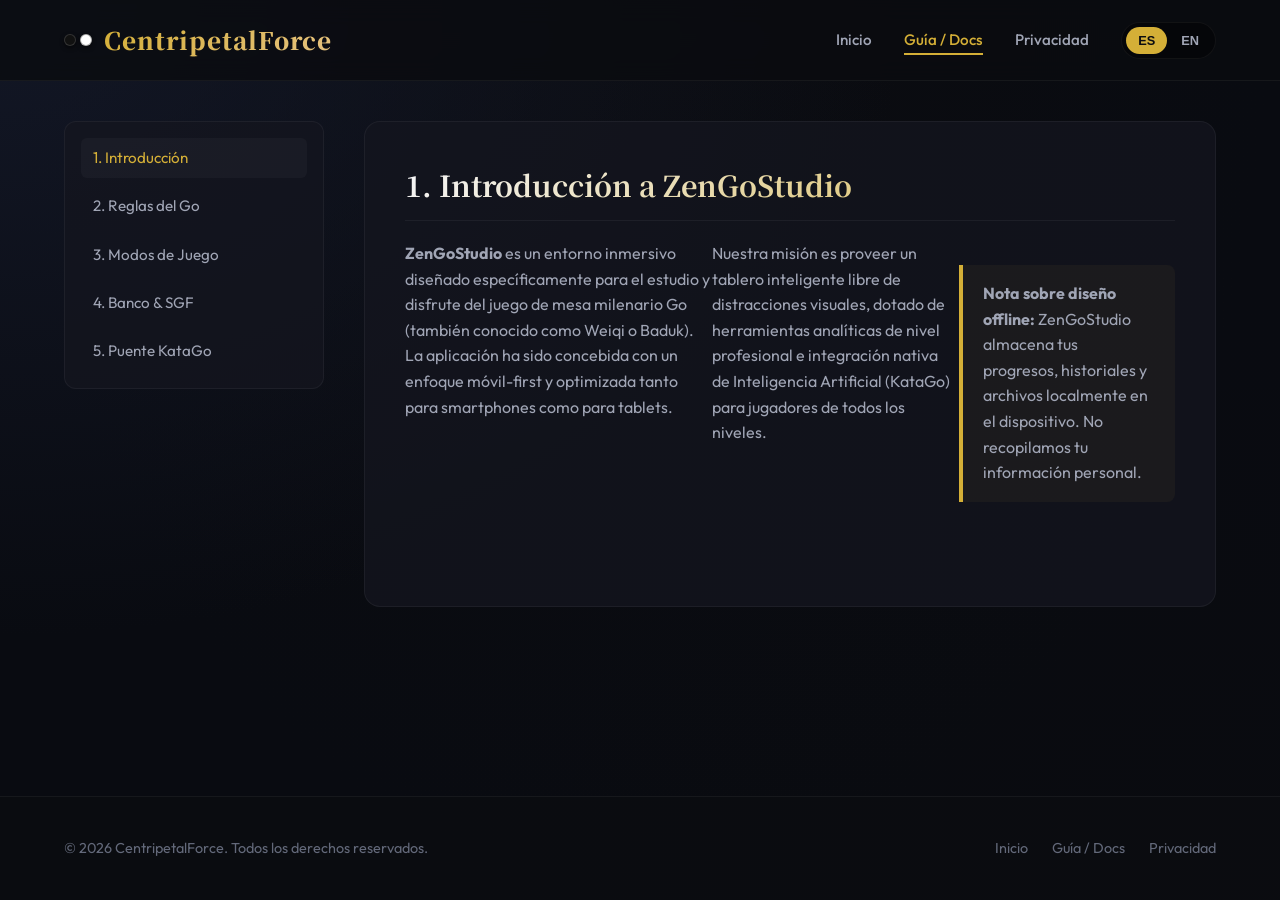
==== docs.html @ c33fe22e "Initial commit: CentripetalForce Portal, bilingual user manuals, and Privacy Policy" ====
<!DOCTYPE html>
<html lang="es" class="lang-es-active">
<head>
  <meta charset="UTF-8">
  <meta name="viewport" content="width=device-width, initial-scale=1.0">
  <title>ZenGoStudio — Guía del Usuario / User Manual</title>
  <meta name="description" content="User manual and documentation for ZenGoStudio, covering rules of Go, game modes (PvP, WebRTC, Tsumego, KataGo AI), and SGF imports.">
  <link rel="stylesheet" href="style.css">
</head>
<body>

  <!-- Site Header -->
  <header class="site-header" id="main-header">
    <div class="container nav-wrapper">
      <a href="index.html" class="brand-logo" id="header-logo">
        <div class="yin-yang-icon">
          <div class="logo-stone black"></div>
          <div class="logo-stone white"></div>
        </div>
        <h1>CentripetalForce</h1>
      </a>
      
      <nav>
        <ul class="nav-menu" id="header-nav-menu">
          <li><a href="index.html" class="nav-link" id="nav-home"><span class="lang-es">Inicio</span><span class="lang-en">Home</span></a></li>
          <li><a href="docs.html" class="nav-link active" id="nav-guide"><span class="lang-es">Guía / Docs</span><span class="lang-en">Guide / Docs</span></a></li>
          <li><a href="privacy.html" class="nav-link" id="nav-privacy"><span class="lang-es">Privacidad</span><span class="lang-en">Privacy</span></a></li>
          <li>
            <div class="lang-switcher" id="header-lang-switcher">
              <button class="lang-btn active" id="btn-lang-es" onclick="setLanguage('es')">ES</button>
              <button class="lang-btn" id="btn-lang-en" onclick="setLanguage('en')">EN</button>
            </div>
          </li>
        </ul>
      </nav>
    </div>
  </header>

  <!-- Docs Section -->
  <main class="container" id="main-content">
    <div class="docs-layout" id="docs-layout-container">
      
      <!-- Sidebar Navigation -->
      <aside class="docs-sidebar" id="docs-sidebar-nav">
        <ul class="docs-nav" id="sidebar-links">
          <li class="docs-nav-item">
            <a href="#section-intro" class="docs-nav-link active" onclick="switchSection(event, 'section-intro')">
              <span class="lang-es">1. Introducción</span>
              <span class="lang-en">1. Introduction</span>
            </a>
          </li>
          <li class="docs-nav-item">
            <a href="#section-rules" class="docs-nav-link" onclick="switchSection(event, 'section-rules')">
              <span class="lang-es">2. Reglas del Go</span>
              <span class="lang-en">2. Rules of Go</span>
            </a>
          </li>
          <li class="docs-nav-item">
            <a href="#section-modes" class="docs-nav-link" onclick="switchSection(event, 'section-modes')">
              <span class="lang-es">3. Modos de Juego</span>
              <span class="lang-en">3. Game Modes</span>
            </a>
          </li>
          <li class="docs-nav-item">
            <a href="#section-tsumego" class="docs-nav-link" onclick="switchSection(event, 'section-tsumego')">
              <span class="lang-es">4. Banco & SGF</span>
              <span class="lang-en">4. Solver & SGF</span>
            </a>
          </li>
          <li class="docs-nav-item">
            <a href="#section-katago" class="docs-nav-link" onclick="switchSection(event, 'section-katago')">
              <span class="lang-es">5. Puente KataGo</span>
              <span class="lang-en">5. KataGo Bridge</span>
            </a>
          </li>
        </ul>
      </aside>

      <!-- Main Docs Content -->
      <section class="docs-content" id="docs-main-content">
        
        <!-- Section 1: Intro -->
        <div id="section-intro" class="docs-section active">
          <h2>
            <span class="lang-es">1. Introducción a ZenGoStudio</span>
            <span class="lang-en">1. Introduction to ZenGoStudio</span>
          </h2>
          <div class="lang-es">
            <p><strong>ZenGoStudio</strong> es un entorno inmersivo diseñado específicamente para el estudio y disfrute del juego de mesa milenario Go (también conocido como Weiqi o Baduk). La aplicación ha sido concebida con un enfoque móvil-first y optimizada tanto para smartphones como para tablets.</p>
            <p>Nuestra misión es proveer un tablero inteligente libre de distracciones visuales, dotado de herramientas analíticas de nivel profesional e integración nativa de Inteligencia Artificial (KataGo) para jugadores de todos los niveles.</p>
            <div class="highlight-box">
              <strong>Nota sobre diseño offline:</strong> ZenGoStudio almacena tus progresos, historiales y archivos localmente en el dispositivo. No recopilamos tu información personal.
            </div>
          </div>
          <div class="lang-en">
            <p><strong>ZenGoStudio</strong> is an immersive environment designed specifically for studying and enjoying the ancient board game Go (also known as Weiqi or Baduk). The application has been built with a mobile-first philosophy, optimized for smartphones and tablets.</p>
            <p>Our mission is to provide a smart board free of visual distractions, equipped with professional-grade analysis tools and native Artificial Intelligence integration (KataGo) for players of all skill levels.</p>
            <div class="highlight-box">
              <strong>Offline-first Note:</strong> ZenGoStudio stores your progress, game histories, and files locally on your device. We do not collect your personal information.
            </div>
          </div>
        </div>

        <!-- Section 2: Rules -->
        <div id="section-rules" class="docs-section">
          <h2>
            <span class="lang-es">2. Reglas del Go en la Aplicación</span>
            <span class="lang-en">2. Rules of Go in the App</span>
          </h2>
          <div class="lang-es">
            <p>Para asegurar partidas reglamentariamente correctas, el motor de ZenGoStudio valida cada jugada basándose en las normas tradicionales:</p>
            <h3>A. Regla de Suicidio</h3>
            <p>Un jugador no puede colocar una piedra en una intersección que no tenga libertades restantes (líneas adyacentes vacías), a menos que esa jugada capture una o más piedras del oponente. En caso de captura, las piedras contrarias se retiran y la piedra colocada obtiene libertades, haciendo el movimiento completamente legal.</p>
            <h3>B. Regla de Ko</h3>
            <p>Para evitar bucles infinitos, no está permitido capturar una única piedra si esto recrea de forma exacta el estado del tablero del turno anterior. El jugador en Ko debe realizar una jugada en otra zona del tablero (una amenaza de Ko) antes de poder recapturar.</p>
            <h3>C. Métodos de Puntuación</h3>
            <ul>
              <li><strong>Reglas Japonesas:</strong> Los puntos se calculan sumando el territorio rodeado por cada color y restando las piedras que les han sido capturadas.</li>
              <li><strong>Reglas Chinas:</strong> Los puntos se calculan por área controlada, sumando tanto las piedras vivas del propio color sobre el tablero como las intersecciones vacías rodeadas.</li>
            </ul>
          </div>
          <div class="lang-en">
            <p>To ensure rules-compliant matches, the ZenGoStudio engine validates every move based on traditional rules:</p>
            <h3>A. Suicide Rule</h3>
            <p>A player cannot place a stone on an intersection that has no remaining liberties (adjacent empty lines) unless that move captures one or more of the opponent's stones. If stones are captured, they are removed, giving liberties to the placed stone and making the move completely legal.</p>
            <h3>B. Ko Rule</h3>
            <p>To prevent infinite loops, recapturing a single stone is not allowed if it exactly recreates the board state of the previous turn. The player in Ko must play a move in another area of the board (a Ko threat) before being allowed to recapture.</p>
            <h3>C. Scoring Methods</h3>
            <ul>
              <li><strong>Japanese Rules:</strong> Score is calculated by adding up surrounded empty territory and subtracting captured stones (prisoners).</li>
              <li><strong>Chinese Rules:</strong> Score is calculated by area, summing both the player's live stones on the board and their surrounded empty intersections.</li>
            </ul>
          </div>
        </div>

        <!-- Section 3: Game Modes -->
        <div id="section-modes" class="docs-section">
          <h2>
            <span class="lang-es">3. Modos de Juego</span>
            <span class="lang-en">3. Game Modes</span>
          </h2>
          <div class="lang-es">
            <p>ZenGoStudio ofrece diversos formatos adaptados tanto a la práctica en solitario como al juego competitivo:</p>
            <h3>A. PvP Local (Tablero Inmersivo)</h3>
            <p>Permite a dos personas jugar en el mismo dispositivo física y simultáneamente. Al pulsar <strong>Iniciar Juego</strong>, la aplicación oculta la navegación del sistema y maximiza el Goban (tablero) para que ocupe todo el espacio táctil. Incluye relojes con soporte para Byo-Yomi e incrementos Fischer.</p>
            <h3>B. Multijugador LAN / WebRTC</h3>
            <p>Juega contra amigos en otra habitación o en cualquier parte del mundo sin registrarte. Ingresa un PIN de 4 dígitos generado por la app; ambos dispositivos se conectarán directamente mediante la red P2P WebRTC.</p>
            <h3>C. Sandbox de Estudio (Estilo Libre)</h3>
            <p>Un tablero libre para colocar piedras sin restricciones de turnos, ideal para recrear partidas famosas, probar variantes tácticas o analizar problemas complejos de forma visual.</p>
          </div>
          <div class="lang-en">
            <p>ZenGoStudio offers various formats tailored for solo practice and competitive play:</p>
            <h3>A. Local PvP (Immersive Goban)</h3>
            <p>Play against another person face-to-face on the same device. When clicking <strong>Start Game</strong>, the application hides the headers and navigation, scaling the board to cover the full screen. Includes professional chess clocks supporting Byo-Yomi and Fischer increments.</p>
            <h3>B. WebRTC P2P Multiplayer</h3>
            <p>Play against friends nearby or worldwide without creating an account. Enter a 4-digit PIN code generated by the app, and both devices will automatically connect directly using WebRTC peer-to-peer signalling.</p>
            <h3>C. Study Sandbox (Free Board)</h3>
            <p>A free-play board allowing you to place stones without strict turn restrictions. Ideal for reviewing famous games, testing tactical variants, or exploring complex shapes.</p>
          </div>
        </div>

        <!-- Section 4: Tsumego -->
        <div id="section-tsumego" class="docs-section">
          <h2>
            <span class="lang-es">4. Banco de Tsumegos e Importación SGF</span>
            <span class="lang-en">4. Tsumego Bank & SGF Import</span>
          </h2>
          <div class="lang-es">
            <p>El dominio táctico del Go reside en la resolución de ejercicios de Vida y Muerte (Tsumegos). ZenGoStudio incluye un solucionador interactivo inteligente:</p>
            <h3>A. Árbol de Respuestas (Branching)</h3>
            <p>Al intentar solucionar un problema, la aplicación responderá de forma automática reproduciendo los movimientos del defensor. Si juegas un movimiento incorrecto o fallido, el sistema te lo notificará visualmente para que puedas volver a intentar la secuencia correcta.</p>
            <h3>B. Importación SGF Local</h3>
            <p>Puedes importar tus propios problemas en formato estándar `.sgf` directamente desde el almacenamiento de tu teléfono. El lector procesará las marcas iniciales de piedras (`AB`, `AW`), el turno de juego (`PL`) y las ramas de variaciones para adaptarlas a la interfaz interactiva de la aplicación.</p>
          </div>
          <div class="lang-en">
            <p>Tactical mastery in Go comes from solving life-and-death puzzles (Tsumegos). ZenGoStudio includes a smart interactive solver:</p>
            <h3>A. Dynamic Branching</h3>
            <p>When solving an exercise, the app automatically replies as the defender. If you make a mistake, the system provides visual feedback, allowing you to backtrack and find the winning sequence.</p>
            <h3>B. Local SGF Problem Imports</h3>
            <p>Import your own problem files in standard `.sgf` format directly from your device storage. The parser reads initial stones (`AB`, `AW`), starting player (`PL`), and variation trees, converting them into an interactive game challenge.</p>
          </div>
        </div>

        <!-- Section 5: KataGo -->
        <div id="section-katago" class="docs-section">
          <h2>
            <span class="lang-es">5. Puente de Inteligencia Artificial (KataGo)</span>
            <span class="lang-en">5. KataGo AI Engine Bridge</span>
          </h2>
          <div class="lang-es">
            <p>Para análisis de nivel profesional, la aplicación integra de forma nativa la red neuronal de <strong>KataGo</strong>:</p>
            <h3>A. Motor ARM64 Nativo (Android/iOS)</h3>
            <p>En dispositivos móviles, KataGo corre directamente en el hardware local usando la GPU/NPU del dispositivo a través de GTP de baja latencia. Esto permite obtener análisis exactos y sugerencias de jugadas óptimas sin necesidad de conexión a internet o servidores remotos.</p>
            <h3>B. Análisis Interactivo de Partidas</h3>
            <p>Activa el modo de asistencia para visualizar un mapa de calor en tiempo real que indica los mejores puntos de juego en el tablero, la estimación del porcentaje de victoria para cada bando y el cálculo exacto del territorio (puntuación estimada).</p>
          </div>
          <div class="lang-en">
            <p>For professional-grade game analysis, the app features native integration with the <strong>KataGo</strong> neural network:</p>
            <h3>A. Native ARM64 Engine (Android/iOS)</h3>
            <p>On mobile platforms, KataGo runs locally on the device's GPU/NPU via low-latency GTP. This provides accurate move suggestions and win-rate evaluations without requiring internet connectivity or remote servers.</p>
            <h3>B. Interactive Game Review</h3>
            <p>Enable the analysis helper to display a real-time heatmap representing the best candidate moves, winrate estimates, and live territory projections.</p>
          </div>
        </div>

      </section>
    </div>
  </main>

  <!-- Site Footer -->
  <footer class="site-footer" id="main-footer">
    <div class="container footer-wrapper">
      <p id="footer-copy">&copy; 2026 CentripetalForce. <span class="lang-es">Todos los derechos reservados.</span><span class="lang-en">All rights reserved.</span></p>
      <ul class="footer-links" id="footer-links-list">
        <li><a href="index.html" class="footer-link"><span class="lang-es">Inicio</span><span class="lang-en">Home</span></a></li>
        <li><a href="docs.html" class="footer-link"><span class="lang-es">Guía / Docs</span><span class="lang-en">Guide / Docs</span></a></li>
        <li><a href="privacy.html" class="footer-link"><span class="lang-es">Privacidad</span><span class="lang-en">Privacy</span></a></li>
      </ul>
    </div>
  </footer>

  <script>
    // Language Switcher Logic
    function setLanguage(lang) {
      const htmlEl = document.documentElement;
      const btnEs = document.getElementById('btn-lang-es');
      const btnEn = document.getElementById('btn-lang-en');

      if (lang === 'en') {
        htmlEl.classList.remove('lang-es-active');
        htmlEl.classList.add('lang-en-active');
        htmlEl.setAttribute('lang', 'en');
        if (btnEs) btnEs.classList.remove('active');
        if (btnEn) btnEn.classList.add('active');
        localStorage.setItem('cf_lang', 'en');
      } else {
        htmlEl.classList.remove('lang-en-active');
        htmlEl.classList.add('lang-es-active');
        htmlEl.setAttribute('lang', 'es');
        if (btnEs) btnEs.classList.add('active');
        if (btnEn) btnEn.classList.remove('active');
        localStorage.setItem('cf_lang', 'es');
      }
    }

    // Interactive tabs for sections
    function switchSection(event, sectionId) {
      event.preventDefault();
      
      // Remove active from all sidebar links
      const links = document.querySelectorAll('.docs-nav-link');
      links.forEach(link => link.classList.remove('active'));
      
      // Add active to clicked link
      event.currentTarget.classList.add('active');
      
      // Hide all sections
      const sections = document.querySelectorAll('.docs-section');
      sections.forEach(section => section.classList.remove('active'));
      
      // Show target section
      const target = document.getElementById(sectionId);
      if (target) target.classList.add('active');

      // Scroll smoothly to main content container if on mobile
      if (window.innerWidth <= 768) {
        document.getElementById('docs-main-content').scrollIntoView({ behavior: 'smooth' });
      }
    }

    // Initialize Language Preference
    window.addEventListener('DOMContentLoaded', () => {
      const savedLang = localStorage.getItem('cf_lang') || 'es';
      setLanguage(savedLang);
    });
  </script>
</body>
</html>
---- style.css ----
/* CentripetalForce Portal - Premium Cyber-Dark Stylesheet */
@import url('https://fonts.googleapis.com/css2?family=Noto+Serif+JP:wght@400;700;900&family=Outfit:wght@300;400;600;800&display=swap');

:root {
  /* Color Palette matching ZenGoStudio app */
  --bg-deep: hsl(225, 30%, 5%);
  --bg-dark: #0b0c10;
  --bg-card: rgba(20, 22, 31, 0.75);
  --bg-card-hover: rgba(28, 31, 44, 0.9);
  
  --primary-gold: #d4af37;
  --primary-gold-glow: rgba(212, 175, 55, 0.25);
  --primary-gold-active: #f3cf55;
  --accent-wood: #e6c280;
  
  --text-light: #f5f6fa;
  --text-gray: #a0a5b5;
  --text-muted: #63697a;
  
  --glass-border: rgba(255, 255, 255, 0.05);
  --glass-bg: rgba(255, 255, 255, 0.02);
  
  --font-global: 'Outfit', sans-serif;
  --font-title: 'Noto Serif JP', serif;
  
  --stone-black: radial-gradient(circle at 30% 30%, #40424f 0%, #15161c 60%, #050508 100%);
  --stone-white: radial-gradient(circle at 30% 30%, #ffffff 0%, #e2e4ed 50%, #b8bac4 100%);
  
  --shadow-glow: 0 0 20px var(--primary-gold-glow);
  --transition-smooth: all 0.3s cubic-bezier(0.25, 0.8, 0.25, 1);
}

/* Global Reset */
* {
  box-sizing: border-box;
  margin: 0;
  padding: 0;
}

html {
  scroll-behavior: smooth;
}

body {
  background-color: var(--bg-deep);
  background-image: 
    radial-gradient(at 0% 0%, rgba(21, 26, 43, 0.8) 0, transparent 50%), 
    radial-gradient(at 50% 0%, rgba(11, 12, 16, 0.9) 0, transparent 70%),
    radial-gradient(at 100% 100%, rgba(13, 11, 5, 0.15) 0, transparent 50%);
  color: var(--text-light);
  font-family: var(--font-global);
  line-height: 1.6;
  min-height: 100vh;
  display: flex;
  flex-direction: column;
  overflow-x: hidden;
}

/* Scrollbar Customization */
::-webkit-scrollbar {
  width: 8px;
}
::-webkit-scrollbar-track {
  background: var(--bg-deep);
}
::-webkit-scrollbar-thumb {
  background: rgba(212, 175, 55, 0.2);
  border-radius: 4px;
}
::-webkit-scrollbar-thumb:hover {
  background: rgba(212, 175, 55, 0.4);
}

/* Layout Containers */
.container {
  width: 100%;
  max-width: 1200px;
  margin: 0 auto;
  padding: 0 24px;
}

/* Header & Navigation */
.site-header {
  backdrop-filter: blur(12px);
  -webkit-backdrop-filter: blur(12px);
  background: rgba(11, 12, 16, 0.8);
  border-bottom: 1px solid var(--glass-border);
  position: sticky;
  top: 0;
  z-index: 100;
  transition: var(--transition-smooth);
}

.nav-wrapper {
  display: flex;
  justify-content: space-between;
  align-items: center;
  height: 80px;
}

.brand-logo {
  display: flex;
  align-items: center;
  gap: 12px;
  text-decoration: none;
  color: var(--text-light);
}

.brand-logo h1 {
  font-family: var(--font-title);
  font-size: 1.5rem;
  font-weight: 900;
  letter-spacing: 1px;
  background: linear-gradient(135deg, var(--primary-gold) 0%, var(--accent-wood) 100%);
  -webkit-background-clip: text;
  -webkit-text-fill-color: transparent;
}

/* Yin Yang Logo Stone */
.yin-yang-icon {
  display: flex;
  gap: 4px;
  align-items: center;
}

.logo-stone {
  width: 12px;
  height: 12px;
  border-radius: 50%;
  box-shadow: 0 2px 4px rgba(0,0,0,0.5);
}

.logo-stone.black {
  background: #111;
  border: 1px solid rgba(255, 255, 255, 0.15);
}

.logo-stone.white {
  background: #fff;
  border: 1px solid rgba(0, 0, 0, 0.3);
}

/* Nav Menu */
.nav-menu {
  display: flex;
  align-items: center;
  gap: 32px;
  list-style: none;
}

.nav-link {
  color: var(--text-gray);
  text-decoration: none;
  font-weight: 500;
  font-size: 0.95rem;
  transition: var(--transition-smooth);
  position: relative;
  padding: 6px 0;
}

.nav-link:hover, .nav-link.active {
  color: var(--primary-gold);
}

.nav-link::after {
  content: '';
  position: absolute;
  bottom: 0;
  left: 0;
  width: 0;
  height: 2px;
  background: var(--primary-gold);
  transition: var(--transition-smooth);
}

.nav-link:hover::after, .nav-link.active::after {
  width: 100%;
}

/* Hero Section */
.hero {
  padding: 80px 0 60px;
  text-align: center;
  position: relative;
}

.hero-subtitle {
  font-size: 0.9rem;
  text-transform: uppercase;
  letter-spacing: 4px;
  color: var(--primary-gold);
  font-weight: 600;
  margin-bottom: 16px;
  text-shadow: var(--shadow-glow);
}

.hero-title {
  font-family: var(--font-title);
  font-size: 3rem;
  font-weight: 900;
  line-height: 1.2;
  margin-bottom: 24px;
  letter-spacing: -0.5px;
}

.hero-title span {
  background: linear-gradient(135deg, var(--text-light) 30%, var(--primary-gold) 100%);
  -webkit-background-clip: text;
  -webkit-text-fill-color: transparent;
}

.hero-description {
  max-width: 680px;
  margin: 0 auto 40px;
  font-size: 1.15rem;
  color: var(--text-gray);
}

/* CTA Buttons */
.cta-group {
  display: flex;
  justify-content: center;
  gap: 16px;
  flex-wrap: wrap;
}

.btn {
  display: inline-flex;
  align-items: center;
  justify-content: center;
  gap: 10px;
  padding: 12px 28px;
  border-radius: 30px;
  font-weight: 600;
  text-decoration: none;
  font-size: 0.95rem;
  cursor: pointer;
  transition: var(--transition-smooth);
}

.btn-primary {
  background: linear-gradient(135deg, var(--primary-gold) 0%, var(--accent-wood) 100%);
  color: #0b0c10;
  box-shadow: 0 4px 15px rgba(212, 175, 55, 0.3);
  border: none;
}

.btn-primary:hover {
  transform: translateY(-2px);
  box-shadow: 0 6px 20px rgba(212, 175, 55, 0.5);
}

.btn-secondary {
  background: var(--glass-bg);
  border: 1px solid var(--glass-border);
  color: var(--text-light);
}

.btn-secondary:hover {
  background: rgba(255,255,255,0.06);
  border-color: rgba(255,255,255,0.15);
  transform: translateY(-2px);
}

/* Language Switcher */
.lang-switcher {
  display: flex;
  background: rgba(0, 0, 0, 0.4);
  border: 1px solid var(--glass-border);
  border-radius: 20px;
  padding: 4px;
  gap: 2px;
}

.lang-btn {
  background: transparent;
  border: none;
  color: var(--text-gray);
  padding: 6px 12px;
  border-radius: 16px;
  font-size: 0.8rem;
  font-weight: 600;
  cursor: pointer;
  transition: var(--transition-smooth);
}

.lang-btn.active {
  background: var(--primary-gold);
  color: #0b0c10;
}

/* Feature Grid & Cards */
.features-section {
  padding: 60px 0;
}

.section-header {
  text-align: center;
  margin-bottom: 50px;
}

.section-header h2 {
  font-family: var(--font-title);
  font-size: 2.2rem;
  margin-bottom: 12px;
}

.section-header p {
  color: var(--text-gray);
  max-width: 600px;
  margin: 0 auto;
}

.grid {
  display: grid;
  grid-template-columns: repeat(auto-fit, minmax(280px, 1fr));
  gap: 30px;
}

.card {
  background: var(--bg-card);
  border: 1px solid var(--glass-border);
  border-radius: 16px;
  padding: 32px;
  transition: var(--transition-smooth);
  position: relative;
  overflow: hidden;
}

.card::before {
  content: '';
  position: absolute;
  top: 0;
  left: 0;
  width: 100%;
  height: 4px;
  background: transparent;
  transition: var(--transition-smooth);
}

.card:hover {
  transform: translateY(-5px);
  background: var(--bg-card-hover);
  border-color: rgba(212, 175, 55, 0.2);
  box-shadow: 0 10px 30px rgba(0, 0, 0, 0.4);
}

.card:hover::before {
  background: linear-gradient(90deg, var(--primary-gold), var(--accent-wood));
}

.card-icon {
  width: 48px;
  height: 48px;
  background: rgba(212, 175, 55, 0.1);
  border-radius: 12px;
  display: flex;
  align-items: center;
  justify-content: center;
  color: var(--primary-gold);
  font-size: 1.5rem;
  margin-bottom: 24px;
}

.card h3 {
  font-family: var(--font-title);
  font-size: 1.25rem;
  margin-bottom: 12px;
  color: var(--text-light);
}

.card p {
  color: var(--text-gray);
  font-size: 0.95rem;
}

/* Beautiful Interactive Goban Mockup */
.board-mockup-wrapper {
  margin: 50px auto 20px;
  max-width: 320px;
  width: 100%;
  aspect-ratio: 1;
  background: #dbb374;
  border: 6px solid #8c6221;
  border-radius: 8px;
  box-shadow: 0 15px 40px rgba(0,0,0,0.6), inset 0 0 10px rgba(0,0,0,0.2);
  padding: 16px;
  position: relative;
  display: grid;
  grid-template-columns: repeat(7, 1fr);
  grid-template-rows: repeat(7, 1fr);
  gap: 2px;
}

.board-mockup-wrapper::after {
  content: '';
  position: absolute;
  top: 0;
  left: 0;
  right: 0;
  bottom: 0;
  /* Grid lines overlay */
  background-image: 
    linear-gradient(rgba(0,0,0,0.25) 1px, transparent 1px),
    linear-gradient(90deg, rgba(0,0,0,0.25) 1px, transparent 1px);
  background-size: calc(100% / 6) calc(100% / 6);
  background-position: 0 0;
  pointer-events: none;
}

.board-cell {
  position: relative;
  display: flex;
  align-items: center;
  justify-content: center;
  z-index: 10;
}

.board-stone {
  width: 85%;
  height: 85%;
  border-radius: 50%;
  transition: transform 0.2s cubic-bezier(0.175, 0.885, 0.32, 1.275);
}

.board-stone.black {
  background: var(--stone-black);
  box-shadow: 0 2px 4px rgba(0,0,0,0.4), inset 0 -1px 2px rgba(0,0,0,0.4);
}

.board-stone.white {
  background: var(--stone-white);
  box-shadow: 0 2px 4px rgba(0,0,0,0.25), inset 0 -1px 2px rgba(0,0,0,0.15);
}

.board-stone:hover {
  transform: scale(1.15);
}

/* Documentation Content Styles */
.docs-layout {
  display: grid;
  grid-template-columns: 260px 1fr;
  gap: 40px;
  padding: 40px 0 80px;
}

.docs-sidebar {
  position: sticky;
  top: 120px;
  height: fit-content;
}

.docs-nav {
  list-style: none;
  background: var(--bg-card);
  border: 1px solid var(--glass-border);
  border-radius: 12px;
  padding: 16px;
}

.docs-nav-item {
  margin-bottom: 8px;
}

.docs-nav-item:last-child {
  margin-bottom: 0;
}

.docs-nav-link {
  display: block;
  padding: 8px 12px;
  color: var(--text-gray);
  text-decoration: none;
  border-radius: 6px;
  font-size: 0.95rem;
  transition: var(--transition-smooth);
}

.docs-nav-link:hover, .docs-nav-link.active {
  color: var(--primary-gold);
  background: rgba(255, 255, 255, 0.03);
}

.docs-content {
  background: var(--bg-card);
  border: 1px solid var(--glass-border);
  border-radius: 16px;
  padding: 40px;
}

.docs-section {
  display: none; /* Controlled by JavaScript switcher */
  margin-bottom: 40px;
}

.docs-section.active {
  display: block;
  animation: fadeIn 0.4s ease;
}

.docs-content h2 {
  font-family: var(--font-title);
  font-size: 1.8rem;
  border-bottom: 1px solid var(--glass-border);
  padding-bottom: 12px;
  margin-bottom: 20px;
  background: linear-gradient(135deg, var(--text-light) 0%, var(--primary-gold) 100%);
  -webkit-background-clip: text;
  -webkit-text-fill-color: transparent;
}

.docs-content h3 {
  font-family: var(--font-title);
  font-size: 1.25rem;
  margin: 24px 0 12px;
  color: var(--primary-gold);
}

.docs-content p {
  color: var(--text-gray);
  margin-bottom: 16px;
}

.docs-content ul, .docs-content ol {
  margin-left: 20px;
  margin-bottom: 20px;
  color: var(--text-gray);
}

.docs-content li {
  margin-bottom: 8px;
}

.highlight-box {
  background: rgba(212, 175, 55, 0.05);
  border-left: 4px solid var(--primary-gold);
  padding: 16px 20px;
  border-radius: 0 8px 8px 0;
  margin: 24px 0;
  color: var(--text-gray);
}

/* Bilingual Display Engine */
.lang-es, .lang-en {
  display: none;
}

/* When document has class 'lang-es-active', show elements with 'lang-es' */
html.lang-es-active .lang-es {
  display: block;
}
html.lang-es-active span.lang-es, html.lang-es-active strong.lang-es, html.lang-es-active a.lang-es {
  display: inline;
}
html.lang-es-active flex.lang-es, html.lang-es-active div.lang-es {
  display: flex;
}

/* When document has class 'lang-en-active', show elements with 'lang-en' */
html.lang-en-active .lang-en {
  display: block;
}
html.lang-en-active span.lang-en, html.lang-en-active strong.lang-en, html.lang-en-active a.lang-en {
  display: inline;
}
html.lang-en-active flex.lang-en, html.lang-en-active div.lang-en {
  display: flex;
}

/* Privacy Page Specifics */
.privacy-layout {
  max-width: 800px;
  margin: 40px auto 80px;
  background: var(--bg-card);
  border: 1px solid var(--glass-border);
  border-radius: 16px;
  padding: 40px;
}

.privacy-layout h2 {
  font-family: var(--font-title);
  font-size: 1.6rem;
  margin-top: 32px;
  margin-bottom: 16px;
  color: var(--primary-gold);
  border-bottom: 1px solid var(--glass-border);
  padding-bottom: 8px;
}

.privacy-layout h3 {
  font-size: 1.15rem;
  margin-top: 24px;
  margin-bottom: 12px;
  color: var(--text-light);
}

.privacy-layout p {
  color: var(--text-gray);
  margin-bottom: 16px;
}

.privacy-layout ul {
  margin-left: 20px;
  margin-bottom: 16px;
  color: var(--text-gray);
}

.privacy-layout li {
  margin-bottom: 6px;
}

.privacy-meta {
  color: var(--text-muted);
  font-size: 0.85rem;
  margin-bottom: 30px;
  display: flex;
  justify-content: space-between;
}

/* Footer */
.site-footer {
  margin-top: auto;
  border-top: 1px solid var(--glass-border);
  background: rgba(11, 12, 16, 0.95);
  padding: 40px 0;
  color: var(--text-muted);
  font-size: 0.9rem;
}

.footer-wrapper {
  display: flex;
  justify-content: space-between;
  align-items: center;
  flex-wrap: wrap;
  gap: 20px;
}

.footer-links {
  display: flex;
  gap: 24px;
  list-style: none;
}

.footer-link {
  color: var(--text-muted);
  text-decoration: none;
  transition: var(--transition-smooth);
}

.footer-link:hover {
  color: var(--primary-gold);
}

/* Animations */
@keyframes fadeIn {
  from { opacity: 0; transform: translateY(10px); }
  to { opacity: 1; transform: translateY(0); }
}

/* Responsive Rules */
@media (max-width: 768px) {
  .hero-title {
    font-size: 2.2rem;
  }
  
  .docs-layout {
    grid-template-columns: 1fr;
  }
  
  .docs-sidebar {
    position: static;
    margin-bottom: 20px;
  }
  
  .nav-wrapper {
    height: 70px;
  }
  
  .nav-menu {
    gap: 16px;
  }
  
  .nav-link {
    font-size: 0.85rem;
  }
  
  .footer-wrapper {
    flex-direction: column;
    text-align: center;
  }
}
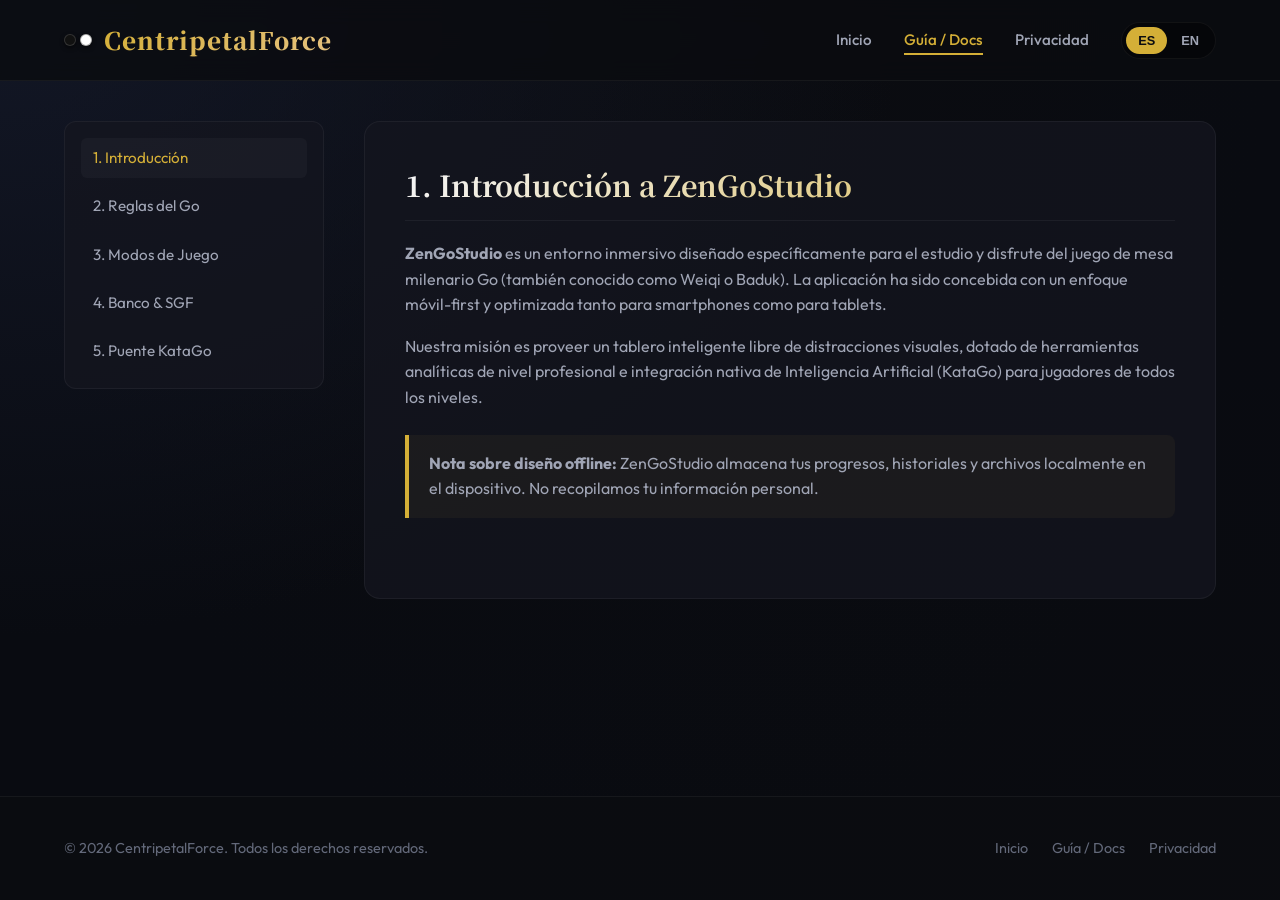
==== commit dc29d557: "Design: Add inline SVG favicon representing Go stones to all HTML pages" ====
--- a/docs.html
+++ b/docs.html
@@ -5,6 +5,7 @@
   <meta name="viewport" content="width=device-width, initial-scale=1.0">
   <title>ZenGoStudio — Guía del Usuario / User Manual</title>
   <meta name="description" content="User manual and documentation for ZenGoStudio, covering rules of Go, game modes (PvP, WebRTC, Tsumego, KataGo AI), and SGF imports.">
+  <link rel="icon" type="image/svg+xml" href="data:image/svg+xml,<svg xmlns='http://www.w3.org/2000/svg' viewBox='0 0 100 100'><circle cx='35' cy='50' r='25' fill='%23111111' stroke='rgba(255,255,255,0.2)' stroke-width='4'/><circle cx='65' cy='50' r='25' fill='%23ffffff' stroke='rgba(0,0,0,0.3)' stroke-width='4'/></svg>">
   <link rel="stylesheet" href="style.css">
 </head>
 <body>
--- a/style.css
+++ b/style.css
@@ -550,22 +550,16 @@
 html.lang-es-active .lang-es {
   display: block;
 }
-html.lang-es-active span.lang-es, html.lang-es-active strong.lang-es, html.lang-es-active a.lang-es {
+html.lang-es-active span.lang-es, html.lang-es-active strong.lang-es, html.lang-es-active a.lang-es, html.lang-es-active em.lang-es, html.lang-es-active i.lang-es {
   display: inline;
-}
-html.lang-es-active flex.lang-es, html.lang-es-active div.lang-es {
-  display: flex;
 }
 
 /* When document has class 'lang-en-active', show elements with 'lang-en' */
 html.lang-en-active .lang-en {
   display: block;
 }
-html.lang-en-active span.lang-en, html.lang-en-active strong.lang-en, html.lang-en-active a.lang-en {
+html.lang-en-active span.lang-en, html.lang-en-active strong.lang-en, html.lang-en-active a.lang-en, html.lang-en-active em.lang-en, html.lang-en-active i.lang-en {
   display: inline;
-}
-html.lang-en-active flex.lang-en, html.lang-en-active div.lang-en {
-  display: flex;
 }
 
 /* Privacy Page Specifics */
@@ -690,3 +684,65 @@
     text-align: center;
   }
 }
+
+/* Project Showcase Layout */
+.apps-section {
+  padding: 60px 0 100px;
+}
+
+.project-card {
+  background: var(--bg-card);
+  border: 1px solid var(--glass-border);
+  border-radius: 20px;
+  padding: 48px;
+  margin-top: 40px;
+  transition: var(--transition-smooth);
+}
+
+.project-card:hover {
+  border-color: rgba(212, 175, 55, 0.2);
+  box-shadow: 0 15px 40px rgba(0, 0, 0, 0.5);
+  background: var(--bg-card-hover);
+}
+
+.project-header {
+  margin-bottom: 32px;
+  border-bottom: 1px solid var(--glass-border);
+  padding-bottom: 24px;
+}
+
+.project-title {
+  font-family: var(--font-title);
+  font-size: 2.2rem;
+  font-weight: 900;
+  background: linear-gradient(135deg, var(--text-light) 0%, var(--primary-gold) 100%);
+  -webkit-background-clip: text;
+  -webkit-text-fill-color: transparent;
+  display: flex;
+  align-items: center;
+  gap: 12px;
+}
+
+.project-tagline {
+  color: var(--text-gray);
+  font-size: 1.1rem;
+  margin-top: 8px;
+}
+
+.project-body-grid {
+  display: grid;
+  grid-template-columns: 1fr 1.2fr;
+  gap: 48px;
+  align-items: center;
+}
+
+@media (max-width: 992px) {
+  .project-body-grid {
+    grid-template-columns: 1fr;
+    gap: 32px;
+  }
+  .project-card {
+    padding: 24px;
+  }
+}
+
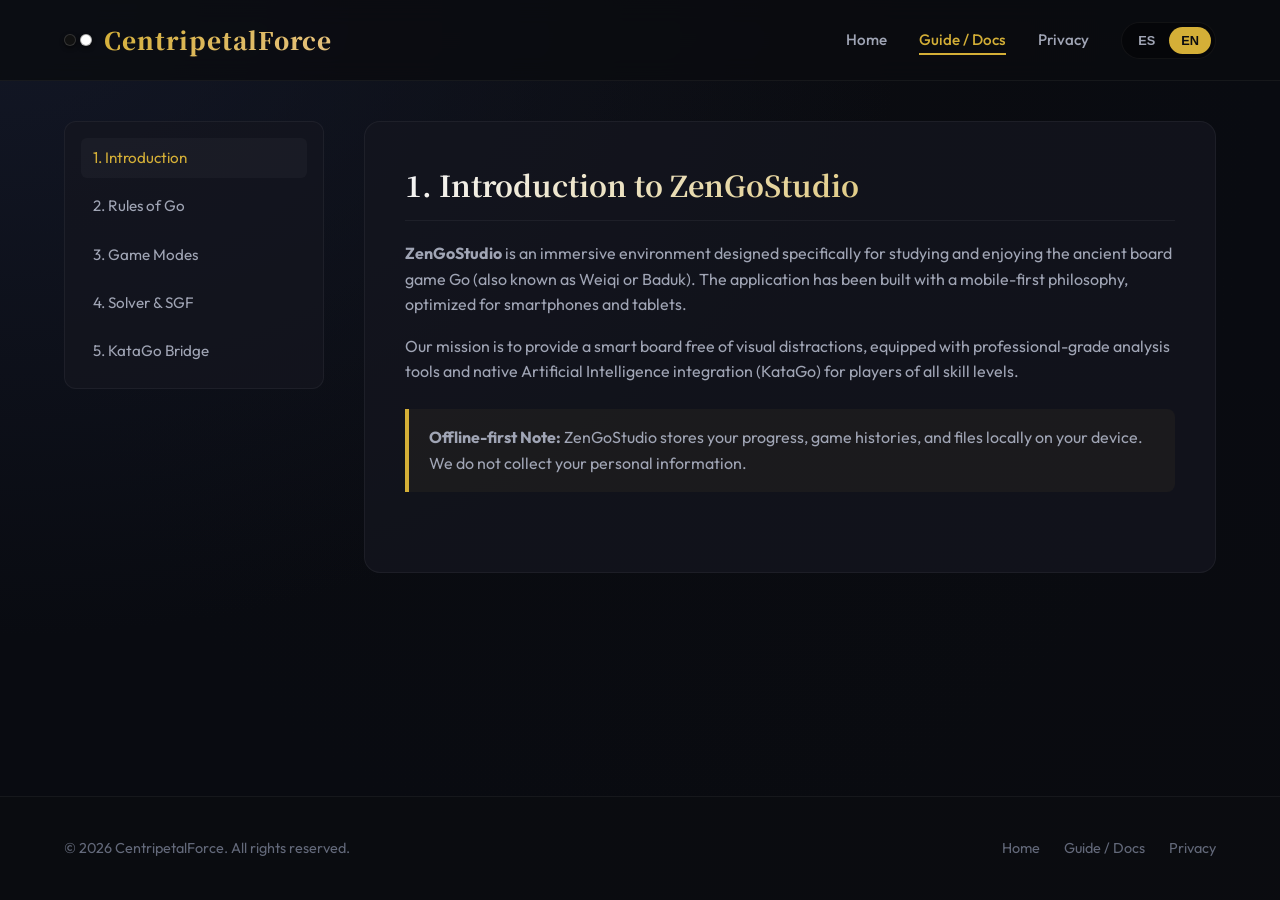
==== commit daf03b31: "v1.0.34" ====
--- a/docs.html
+++ b/docs.html
@@ -1,5 +1,5 @@
 <!DOCTYPE html>
-<html lang="es" class="lang-es-active">
+<html lang="en" class="lang-en-active">
 <head>
   <meta charset="UTF-8">
   <meta name="viewport" content="width=device-width, initial-scale=1.0">
@@ -28,8 +28,8 @@
           <li><a href="privacy.html" class="nav-link" id="nav-privacy"><span class="lang-es">Privacidad</span><span class="lang-en">Privacy</span></a></li>
           <li>
             <div class="lang-switcher" id="header-lang-switcher">
-              <button class="lang-btn active" id="btn-lang-es" onclick="setLanguage('es')">ES</button>
-              <button class="lang-btn" id="btn-lang-en" onclick="setLanguage('en')">EN</button>
+              <button class="lang-btn" id="btn-lang-es" onclick="setLanguage('es')">ES</button>
+              <button class="lang-btn active" id="btn-lang-en" onclick="setLanguage('en')">EN</button>
             </div>
           </li>
         </ul>
@@ -109,28 +109,34 @@
             <span class="lang-en">2. Rules of Go in the App</span>
           </h2>
           <div class="lang-es">
-            <p>Para asegurar partidas reglamentariamente correctas, el motor de ZenGoStudio valida cada jugada basándose en las normas tradicionales:</p>
-            <h3>A. Regla de Suicidio</h3>
-            <p>Un jugador no puede colocar una piedra en una intersección que no tenga libertades restantes (líneas adyacentes vacías), a menos que esa jugada capture una o más piedras del oponente. En caso de captura, las piedras contrarias se retiran y la piedra colocada obtiene libertades, haciendo el movimiento completamente legal.</p>
-            <h3>B. Regla de Ko</h3>
-            <p>Para evitar bucles infinitos, no está permitido capturar una única piedra si esto recrea de forma exacta el estado del tablero del turno anterior. El jugador en Ko debe realizar una jugada en otra zona del tablero (una amenaza de Ko) antes de poder recapturar.</p>
-            <h3>C. Métodos de Puntuación</h3>
-            <ul>
-              <li><strong>Reglas Japonesas:</strong> Los puntos se calculan sumando el territorio rodeado por cada color y restando las piedras que les han sido capturadas.</li>
-              <li><strong>Reglas Chinas:</strong> Los puntos se calculan por área controlada, sumando tanto las piedras vivas del propio color sobre el tablero como las intersecciones vacías rodeadas.</li>
-            </ul>
-          </div>
-          <div class="lang-en">
-            <p>To ensure rules-compliant matches, the ZenGoStudio engine validates every move based on traditional rules:</p>
-            <h3>A. Suicide Rule</h3>
-            <p>A player cannot place a stone on an intersection that has no remaining liberties (adjacent empty lines) unless that move captures one or more of the opponent's stones. If stones are captured, they are removed, giving liberties to the placed stone and making the move completely legal.</p>
-            <h3>B. Ko Rule</h3>
-            <p>To prevent infinite loops, recapturing a single stone is not allowed if it exactly recreates the board state of the previous turn. The player in Ko must play a move in another area of the board (a Ko threat) before being allowed to recapture.</p>
-            <h3>C. Scoring Methods</h3>
-            <ul>
-              <li><strong>Japanese Rules:</strong> Score is calculated by adding up surrounded empty territory and subtracting captured stones (prisoners).</li>
-              <li><strong>Chinese Rules:</strong> Score is calculated by area, summing both the player's live stones on the board and their surrounded empty intersections.</li>
-            </ul>
+            <p>Para aprender a jugar rápidamente y entender el comportamiento del validador de ZenGoStudio, estas son las reglas esenciales y mecánicas fundamentales de captura:</p>
+            
+            <h3>A. Libertades</h3>
+            <p>Cada piedra colocada en el tablero debe tener al menos una intersección adyacente (horizontal o vertical) que esté vacía. Esta intersección libre se llama <strong>libertad</strong>. Si varias piedras del mismo color están adyacentes entre sí, forman una sola cadena o grupo y comparten todas sus libertades.</p>
+            
+            <h3>B. Atari</h3>
+            <p>Cuando a una piedra o grupo de piedras le queda una sola libertad restante, se dice que está en <strong>Atari</strong>. Esto significa que está a un solo movimiento de ser capturada por el oponente en su siguiente turno.</p>
+            
+            <h3>C. Captura y Suicidio</h3>
+            <p>Si ocupas todas las libertades de un grupo enemigo, este queda capturado y se retira del tablero. La regla del <strong>Suicidio</strong> prohíbe jugar una piedra en una intersección donde no tenga libertades, a menos que ese movimiento capture piedras enemigas y libere espacio en el tablero, haciéndolo completamente legal.</p>
+            
+            <h3>D. Regla de Ko (No Repetición)</h3>
+            <p>Para evitar bucles infinitos, no está permitido capturar una única piedra si esto recrea de forma exacta el estado del tablero del turno anterior. El jugador en <strong>Ko</strong> debe realizar una jugada en otra zona del tablero (una amenaza de Ko) antes de poder recapturar la piedra original en turnos posteriores.</p>
+          </div>
+          <div class="lang-en">
+            <p>To quickly start playing and understand ZenGoStudio's validation engine, these are the essential rules and capture mechanics:</p>
+            
+            <h3>A. Liberties</h3>
+            <p>Every stone placed on the board must have at least one adjacent empty intersection (horizontally or vertically). This empty point is called a <strong>liberty</strong>. When stones of the same color are adjacent, they connect to form a string and share all their liberties.</p>
+            
+            <h3>B. Atari</h3>
+            <p>When a stone or a string of connected stones is down to its last single liberty, it is said to be in <strong>Atari</strong>. This indicates that it is almost surrounded and will be captured if the opponent plays on that last liberty.</p>
+            
+            <h3>C. Capture & Suicide</h3>
+            <p>If you occupy all liberties of an opposing string, it is captured and removed from the board. The <strong>Suicide</strong> rule forbids placing a stone on a point with no liberties, unless that play captures opposing stones, which removes them and immediately restores liberties to the placed stone.</p>
+            
+            <h3>D. Ko Rule (No Repetition)</h3>
+            <p>To prevent endless capturing back and forth, a player cannot capture a single stone if it immediately repeats the exact board state of the previous turn. The player in <strong>Ko</strong> must play a move elsewhere on the board (a Ko threat) before being allowed to recapture in subsequent turns.</p>
           </div>
         </div>
 
@@ -271,7 +277,7 @@
 
     // Initialize Language Preference
     window.addEventListener('DOMContentLoaded', () => {
-      const savedLang = localStorage.getItem('cf_lang') || 'es';
+      const savedLang = localStorage.getItem('cf_lang') || 'en';
       setLanguage(savedLang);
     });
   </script>
--- a/style.css
+++ b/style.css
@@ -375,6 +375,7 @@
 }
 
 /* Beautiful Interactive Goban Mockup */
+/* Beautiful Interactive Goban Mockup aligned on Intersections */
 .board-mockup-wrapper {
   margin: 50px auto 20px;
   max-width: 320px;
@@ -389,31 +390,64 @@
   display: grid;
   grid-template-columns: repeat(7, 1fr);
   grid-template-rows: repeat(7, 1fr);
-  gap: 2px;
-}
-
-.board-mockup-wrapper::after {
+  gap: 0; /* Gaps removed so grid lines align seamlessly */
+}
+
+.board-cell {
+  position: relative;
+  display: flex;
+  align-items: center;
+  justify-content: center;
+  z-index: 10;
+}
+
+/* Horizontal and Vertical lines crossing at the exact center of each cell */
+.board-cell::before,
+.board-cell::after {
   content: '';
   position: absolute;
-  top: 0;
+  background: rgba(0, 0, 0, 0.45); /* Clear, crisp grid lines */
+  pointer-events: none;
+}
+
+/* Horizontal line: spans full width, centered vertically */
+.board-cell::before {
+  top: 50%;
   left: 0;
   right: 0;
+  height: 2px;
+  transform: translateY(-50%);
+}
+
+/* Vertical line: spans full height, centered horizontally */
+.board-cell::after {
+  left: 50%;
+  top: 0;
   bottom: 0;
-  /* Grid lines overlay */
-  background-image: 
-    linear-gradient(rgba(0,0,0,0.25) 1px, transparent 1px),
-    linear-gradient(90deg, rgba(0,0,0,0.25) 1px, transparent 1px);
-  background-size: calc(100% / 6) calc(100% / 6);
-  background-position: 0 0;
-  pointer-events: none;
-}
-
-.board-cell {
-  position: relative;
-  display: flex;
-  align-items: center;
-  justify-content: center;
-  z-index: 10;
+  width: 2px;
+  transform: translateX(-50%);
+}
+
+/* --- Edge and Corner alignment so lines terminate exactly at outer intersections --- */
+
+/* First row: vertical lines only go from center (50%) to bottom (100%) */
+.board-cell:nth-child(-n+7)::after {
+  top: 50%;
+}
+
+/* Last row: vertical lines only go from top (0) to center (50%) */
+.board-cell:nth-child(n+43)::after {
+  bottom: 50%;
+}
+
+/* First column: horizontal lines only go from center (50%) to right (100%) */
+.board-cell:nth-child(7n+1)::before {
+  left: 50%;
+}
+
+/* Last column: horizontal lines only go from left (0) to center (50%) */
+.board-cell:nth-child(7n)::before {
+  right: 50%;
 }
 
 .board-stone {
@@ -421,6 +455,8 @@
   height: 85%;
   border-radius: 50%;
   transition: transform 0.2s cubic-bezier(0.175, 0.885, 0.32, 1.275);
+  position: relative;
+  z-index: 15; /* Renders above the crossing lines */
 }
 
 .board-stone.black {
@@ -746,3 +782,440 @@
   }
 }
 
+/* Screenshots Gallery Section */
+.screenshot-gallery-section {
+  padding: 80px 0;
+  border-top: 1px solid var(--glass-border);
+  position: relative;
+}
+
+.gallery-header {
+  text-align: center;
+  margin-bottom: 48px;
+}
+
+.gallery-header h2 {
+  font-family: var(--font-title);
+  font-size: 2.2rem;
+  font-weight: 900;
+  margin-bottom: 16px;
+  background: linear-gradient(135deg, var(--text-light) 0%, var(--primary-gold) 100%);
+  -webkit-background-clip: text;
+  -webkit-text-fill-color: transparent;
+}
+
+.gallery-header p {
+  color: var(--text-gray);
+  max-width: 600px;
+  margin: 0 auto;
+  font-size: 1.05rem;
+}
+
+/* Carousel Styles */
+.carousel-wrapper {
+  position: relative;
+  max-width: 1000px;
+  margin: 0 auto;
+  padding: 0 50px;
+}
+
+.carousel-viewport {
+  overflow: hidden;
+  border-radius: 16px;
+  border: 1px solid var(--glass-border);
+  background: rgba(11, 12, 16, 0.4);
+}
+
+.carousel-track {
+  display: flex;
+  transition: transform 0.5s cubic-bezier(0.25, 0.8, 0.25, 1);
+  will-change: transform;
+}
+
+.carousel-slide {
+  flex: 0 0 100%;
+  display: flex;
+  flex-direction: column;
+  align-items: center;
+  padding: 24px;
+  box-sizing: border-box;
+}
+
+.carousel-slide img {
+  max-height: 500px;
+  max-width: 100%;
+  object-fit: contain;
+  border-radius: 12px;
+  box-shadow: 0 10px 30px rgba(0, 0, 0, 0.6);
+  cursor: pointer;
+  transition: transform 0.3s ease;
+}
+
+.carousel-slide img:hover {
+  transform: scale(1.02);
+}
+
+.carousel-caption {
+  margin-top: 20px;
+  text-align: center;
+  max-width: 600px;
+}
+
+.carousel-caption h3 {
+  font-family: var(--font-title);
+  color: var(--primary-gold);
+  font-size: 1.3rem;
+  margin-bottom: 8px;
+}
+
+.carousel-caption p {
+  color: var(--text-gray);
+  font-size: 0.95rem;
+  line-height: 1.5;
+}
+
+/* Carousel Buttons */
+.carousel-nav-btn {
+  position: absolute;
+  top: 50%;
+  transform: translateY(-50%);
+  width: 44px;
+  height: 44px;
+  border-radius: 50%;
+  background: rgba(20, 22, 31, 0.8);
+  border: 1px solid var(--glass-border);
+  color: var(--text-light);
+  font-size: 1.2rem;
+  cursor: pointer;
+  display: flex;
+  align-items: center;
+  justify-content: center;
+  transition: var(--transition-smooth);
+  z-index: 10;
+}
+
+.carousel-nav-btn:hover {
+  background: var(--primary-gold);
+  color: var(--bg-dark);
+  box-shadow: var(--shadow-glow);
+  border-color: var(--primary-gold);
+}
+
+.carousel-nav-btn.prev {
+  left: 0;
+}
+
+.carousel-nav-btn.next {
+  right: 0;
+}
+
+/* Indicators */
+.carousel-indicators {
+  display: flex;
+  justify-content: center;
+  gap: 8px;
+  margin-top: 24px;
+}
+
+.indicator-dot {
+  width: 10px;
+  height: 10px;
+  border-radius: 50%;
+  background: rgba(255, 255, 255, 0.2);
+  border: none;
+  cursor: pointer;
+  transition: var(--transition-smooth);
+}
+
+.indicator-dot.active {
+  background: var(--primary-gold);
+  width: 24px;
+  border-radius: 10px;
+  box-shadow: var(--shadow-glow);
+}
+
+/* Lightbox Modal */
+.lightbox-modal {
+  display: none;
+  position: fixed;
+  top: 0;
+  left: 0;
+  width: 100%;
+  height: 100%;
+  background: rgba(5, 5, 8, 0.95);
+  z-index: 200;
+  justify-content: center;
+  align-items: center;
+  opacity: 0;
+  transition: opacity 0.3s ease;
+}
+
+.lightbox-modal.active {
+  display: flex;
+  opacity: 1;
+}
+
+.lightbox-content {
+  position: relative;
+  max-width: 90%;
+  max-height: 90%;
+  display: flex;
+  flex-direction: column;
+  align-items: center;
+}
+
+.lightbox-img {
+  max-width: 100%;
+  max-height: 80vh;
+  object-fit: contain;
+  border-radius: 8px;
+  box-shadow: 0 10px 40px rgba(0, 0, 0, 0.8);
+}
+
+.lightbox-close {
+  position: absolute;
+  top: -40px;
+  right: 0;
+  color: var(--text-light);
+  font-size: 2rem;
+  background: none;
+  border: none;
+  cursor: pointer;
+  transition: var(--transition-smooth);
+}
+
+.lightbox-close:hover {
+  color: var(--primary-gold);
+  transform: scale(1.1);
+}
+
+.lightbox-caption {
+  color: var(--text-light);
+  margin-top: 16px;
+  font-size: 1.1rem;
+  text-align: center;
+  font-family: var(--font-title);
+  text-shadow: 0 2px 4px rgba(0,0,0,0.8);
+}
+
+/* Beta / Testing Section */
+.beta-testing-section {
+  padding: 80px 0 100px;
+  background: linear-gradient(180deg, var(--bg-deep) 0%, rgba(20, 22, 31, 0.5) 100%);
+  border-top: 1px solid var(--glass-border);
+}
+
+.beta-grid {
+  display: grid;
+  grid-template-columns: 1.2fr 1fr;
+  gap: 48px;
+  align-items: start;
+}
+
+.beta-content h2 {
+  font-family: var(--font-title);
+  font-size: 2.2rem;
+  font-weight: 900;
+  margin-bottom: 24px;
+  background: linear-gradient(135deg, var(--text-light) 0%, var(--primary-gold) 100%);
+  -webkit-background-clip: text;
+  -webkit-text-fill-color: transparent;
+}
+
+.beta-content p {
+  color: var(--text-gray);
+  margin-bottom: 20px;
+  font-size: 1.05rem;
+}
+
+.beta-instructions {
+  background: rgba(255, 255, 255, 0.02);
+  border: 1px solid var(--glass-border);
+  border-radius: 16px;
+  padding: 24px;
+  margin-top: 32px;
+}
+
+.beta-instructions h3 {
+  font-family: var(--font-title);
+  color: var(--primary-gold);
+  margin-bottom: 16px;
+  font-size: 1.2rem;
+}
+
+.beta-step-list {
+  list-style: none;
+}
+
+.beta-step-item {
+  position: relative;
+  padding-left: 36px;
+  margin-bottom: 16px;
+  font-size: 0.95rem;
+  color: var(--text-gray);
+}
+
+.beta-step-item:last-child {
+  margin-bottom: 0;
+}
+
+.beta-step-number {
+  position: absolute;
+  left: 0;
+  top: 0;
+  width: 24px;
+  height: 24px;
+  border-radius: 50%;
+  background: rgba(212, 175, 55, 0.1);
+  border: 1px solid var(--primary-gold);
+  color: var(--primary-gold);
+  display: flex;
+  align-items: center;
+  justify-content: center;
+  font-weight: 600;
+  font-size: 0.85rem;
+}
+
+.beta-cards {
+  display: flex;
+  flex-direction: column;
+  gap: 24px;
+}
+
+.beta-card {
+  background: var(--bg-card);
+  border: 1px solid var(--glass-border);
+  border-radius: 20px;
+  padding: 32px;
+  text-align: center;
+  transition: var(--transition-smooth);
+  display: flex;
+  flex-direction: column;
+  align-items: center;
+  justify-content: center;
+}
+
+.beta-card:hover {
+  border-color: rgba(212, 175, 55, 0.3);
+  box-shadow: 0 10px 30px rgba(0, 0, 0, 0.4);
+  background: var(--bg-card-hover);
+}
+
+.beta-card-icon {
+  font-size: 2.5rem;
+  margin-bottom: 16px;
+}
+
+.beta-card h4 {
+  font-family: var(--font-title);
+  font-size: 1.3rem;
+  margin-bottom: 8px;
+  color: var(--text-light);
+}
+
+.beta-card p {
+  color: var(--text-muted);
+  font-size: 0.9rem;
+  margin-bottom: 24px;
+  max-width: 280px;
+}
+
+.beta-btn {
+  width: 100%;
+  max-width: 260px;
+  text-transform: uppercase;
+  letter-spacing: 1px;
+}
+
+@media (max-width: 992px) {
+  .beta-grid {
+    grid-template-columns: 1fr;
+    gap: 40px;
+  }
+  
+  .carousel-wrapper {
+    padding: 0 20px;
+  }
+  
+  .carousel-nav-btn {
+    display: none;
+  }
+}
+
+/* Subtle Centripetal Force Background Animation */
+.centripetal-bg-container {
+  position: fixed;
+  top: 0;
+  left: 0;
+  width: 100%;
+  height: 100%;
+  z-index: -1; /* Colocado exactamente sobre el fondo del body */
+  overflow: hidden;
+  pointer-events: none;
+  opacity: 0.55; /* Mayor opacidad para que sea visible en cualquier pantalla */
+}
+
+.force-center {
+  position: absolute;
+  top: 50%;
+  left: 50%;
+  width: 8px;
+  height: 8px;
+  background: var(--primary-gold);
+  border-radius: 50%;
+  box-shadow: 0 0 35px 12px rgba(212, 175, 55, 0.5);
+  transform: translate(-50%, -50%);
+}
+
+.orbit-ring {
+  position: absolute;
+  top: 50%;
+  left: 50%;
+  border: 1px dashed rgba(212, 175, 55, 0.15); /* Órbitas punteadas más visibles */
+  border-radius: 50%;
+  transform: translate(-50%, -50%);
+  pointer-events: none;
+}
+
+.orbit-ring-1 { width: 250px; height: 250px; }
+.orbit-ring-2 { width: 500px; height: 500px; }
+.orbit-ring-3 { width: 800px; height: 800px; }
+.orbit-ring-4 { width: 1200px; height: 1200px; }
+
+.orbit-rotator {
+  width: 100%;
+  height: 100%;
+  position: relative;
+}
+
+.orbit-particle {
+  position: absolute;
+  width: 6px; /* Partículas más grandes */
+  height: 6px;
+  background: var(--primary-gold);
+  border-radius: 50%;
+  box-shadow: 0 0 10px 2px var(--primary-gold); /* Mayor brillo */
+  opacity: 0.85;
+}
+
+/* Position particles on the dashed rings */
+.orbit-ring-1 .orbit-particle { top: 0; left: 50%; transform: translate(-50%, -50%); }
+.orbit-ring-2 .orbit-particle { top: 50%; left: 0; transform: translate(-50%, -50%); }
+.orbit-ring-3 .orbit-particle { top: 0; left: 50%; transform: translate(-50%, -50%); }
+.orbit-ring-4 .orbit-particle { top: 50%; left: 100%; transform: translate(-50%, -50%); }
+
+/* Rotation Animations for Orbital Movement */
+.rotator-1 { animation: orbitRotate 20s linear infinite; }
+.rotator-2 { animation: orbitRotate 35s linear infinite reverse; }
+.rotator-3 { animation: orbitRotate 55s linear infinite; }
+.rotator-4 { animation: orbitRotate 80s linear infinite reverse; }
+
+@keyframes orbitRotate {
+  from { transform: rotate(0deg); }
+  to { transform: rotate(360deg); }
+}
+
+
+
+
+
